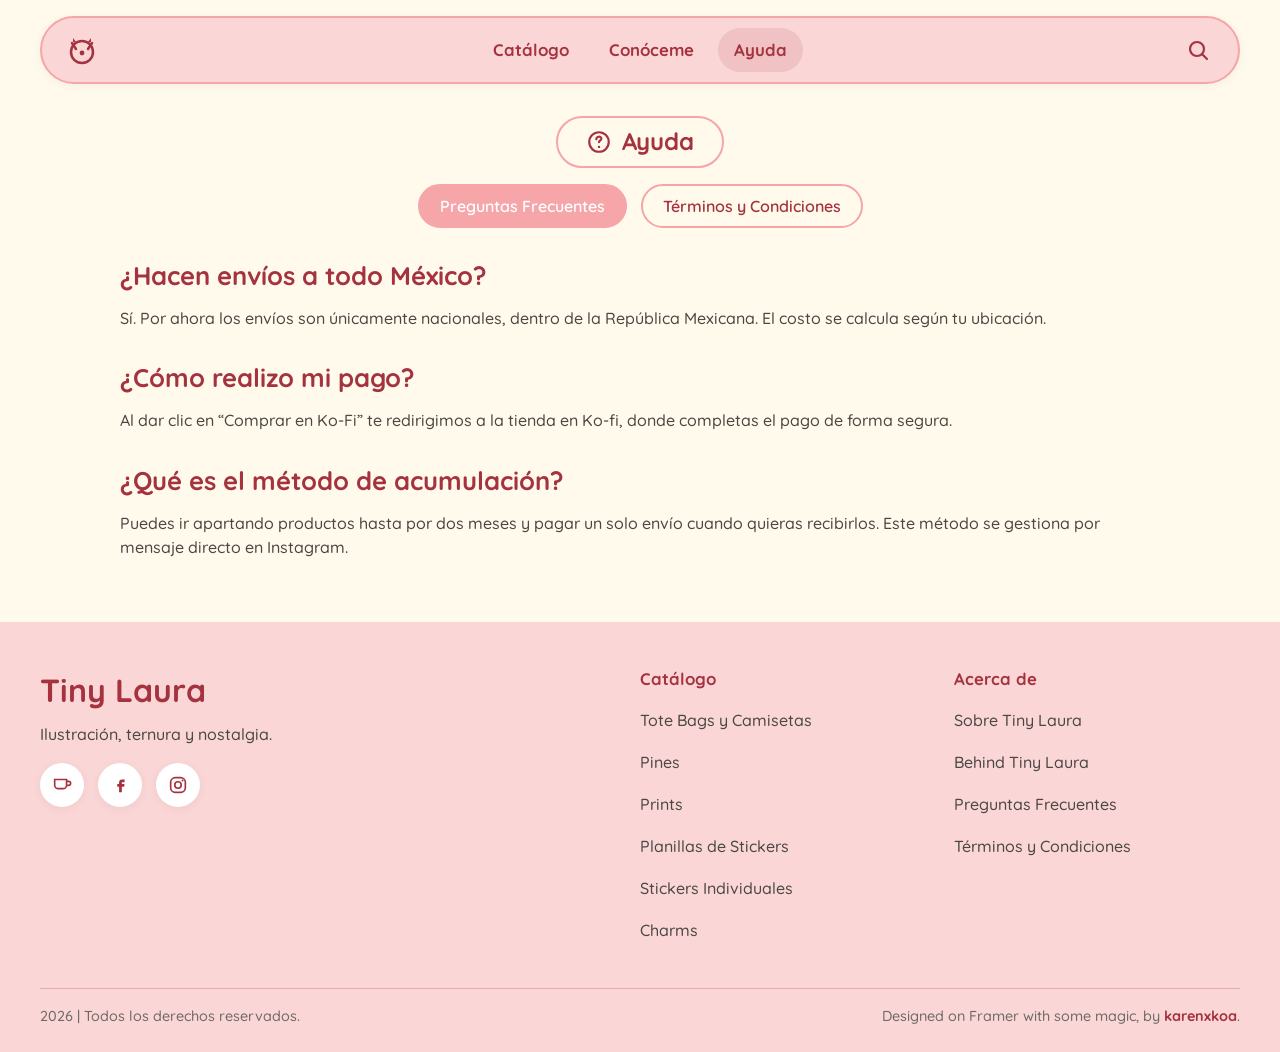
==== ayuda.html @ ce735a69 "Initial commit" ====
<!DOCTYPE html>
<html lang="es">
<head>
<meta charset="UTF-8">
<meta name="viewport" content="width=device-width, initial-scale=1">
<title>Ayuda — Tiny Laura</title>
<meta name="description" content="Preguntas frecuentes, envíos, pagos y términos de Tiny Laura.">
<link rel="preconnect" href="https://fonts.googleapis.com">
<link rel="preconnect" href="https://fonts.gstatic.com" crossorigin>
<link href="https://fonts.googleapis.com/css2?family=Quicksand:wght@400;500;600;700&family=Caveat:wght@500;600;700&display=swap" rel="stylesheet">
<link rel="stylesheet" href="styles.css">
</head>
<body>
<a class="skip-link" href="#main">Saltar al contenido</a>
<header class="site-header">
  <div class="wrap">
    <nav class="navbar" aria-label="Navegación principal">
      <a class="brand-mark" href="index.html" aria-label="Tiny Laura — Inicio">
        <svg viewBox="0 0 32 32" fill="none" aria-hidden="true">
          <path d="M7 4l3 4H7zM25 4l-3 4h3z" fill="currentColor"/>
          <circle cx="16" cy="18" r="11" fill="none" stroke="currentColor" stroke-width="2.5"/>
          <path d="M6 9l4 6M26 9l-4 6" stroke="currentColor" stroke-width="2.5" stroke-linecap="round"/>
          <circle cx="16" cy="19" r="2.4" fill="currentColor"/>
        </svg>
      </a>
      <ul class="nav-links" id="nav-links">
        <li><a href="categorias.html">Catálogo</a></li>
        <li><a href="conoceme.html">Conóceme</a></li>
        <li><a href="ayuda.html" aria-current="page">Ayuda</a></li>
      </ul>
      <div class="nav-actions">
        <button class="icon-btn search-toggle" aria-controls="search-panel" aria-expanded="false" aria-label="Buscar"><svg viewBox="0 0 24 24" fill="none" aria-hidden="true"><circle cx="11" cy="11" r="7" stroke="currentColor" stroke-width="2.2"/><path d="M16.5 16.5L21 21" stroke="currentColor" stroke-width="2.2" stroke-linecap="round"/></svg></button>
      </div>
    </nav>
    <div class="search-panel" id="search-panel" hidden>
      <label class="sr-only" for="q">Buscar productos</label>
      <input type="search" id="q" name="q" placeholder="Buscar prints, stickers, pines…">
    </div>
  </div>
</header>
<main id="main">
  <div class="wrap">
    <div class="section-pill-wrap">
      <h2 class="section-pill">
        <svg viewBox="0 0 24 24" fill="none" aria-hidden="true"><circle cx="12" cy="12" r="9" stroke="currentColor" stroke-width="2"/><path d="M9.5 9.5a2.5 2.5 0 013.9-2c1.3.9 1 2.3-.4 3.1-.8.5-1 .9-1 1.6" stroke="currentColor" stroke-width="2" stroke-linecap="round"/><circle cx="12" cy="16.5" r="1.1" fill="currentColor"/></svg>
        Ayuda
      </h2>
    </div>
    <div class="faq-tabs" role="tablist" aria-label="Secciones de ayuda">
      <button class="cat-pill is-active" role="tab" aria-selected="true">Preguntas Frecuentes</button>
      <button class="cat-pill" role="tab" aria-selected="false">Términos y Condiciones</button>
    </div>
      <section class="faq" aria-label="Preguntas frecuentes">
        <h2>¿Hacen envíos a todo México?</h2>
        <p>Sí. Por ahora los envíos son únicamente nacionales, dentro de la República Mexicana. El costo se calcula según tu ubicación.</p>
        <h2>¿Cómo realizo mi pago?</h2>
        <p>Al dar clic en “Comprar en Ko-Fi” te redirigimos a la tienda en Ko-fi, donde completas el pago de forma segura.</p>
        <h2>¿Qué es el método de acumulación?</h2>
        <p>Puedes ir apartando productos hasta por dos meses y pagar un solo envío cuando quieras recibirlos. Este método se gestiona por mensaje directo en Instagram.</p>
      </section>
  </div>
</main>
<footer class="site-footer">
  <div class="wrap">
    <div class="footer-grid">
      <div class="footer-brand">
        <p class="wordmark">Tiny Laura</p>
        <p>Ilustración, ternura y nostalgia.</p>
        <div class="footer-social">
          <a href="https://ko-fi.com/tinylaura" aria-label="Ko-fi"><svg viewBox="0 0 24 24" fill="none" aria-hidden="true"><path d="M4 6h13v6a4 4 0 01-4 4H8a4 4 0 01-4-4V6z" stroke="currentColor" stroke-width="1.8"/><path d="M17 8h2.2a2.2 2.2 0 010 4.4H17" stroke="currentColor" stroke-width="1.8"/></svg></a>
          <a href="https://facebook.com/tinylaura" aria-label="Facebook"><svg viewBox="0 0 24 24" fill="currentColor" aria-hidden="true"><path d="M14 9h3V6h-3c-1.7 0-3 1.3-3 3v2H9v3h2v6h3v-6h2.5l.5-3H14V9.5c0-.3.2-.5.5-.5z"/></svg></a>
          <a href="https://instagram.com/tiny.laura_" aria-label="Instagram"><svg viewBox="0 0 24 24" fill="none" aria-hidden="true"><rect x="4" y="4" width="16" height="16" rx="5" stroke="currentColor" stroke-width="1.8"/><circle cx="12" cy="12" r="3.5" stroke="currentColor" stroke-width="1.8"/><circle cx="17" cy="7" r="1.1" fill="currentColor"/></svg></a>
        </div>
      </div>
      <nav class="footer-col" aria-label="Catálogo">
        <h3>Catálogo</h3>
        <ul>
          <li><a href="totes-y-tshirts.html">Tote Bags y Camisetas</a></li>
          <li><a href="pines.html">Pines</a></li>
          <li><a href="prints.html">Prints</a></li>
          <li><a href="planillas.html">Planillas de Stickers</a></li>
          <li><a href="stickers.html">Stickers Individuales</a></li>
          <li><a href="charms.html">Charms</a></li>
        </ul>
      </nav>
      <nav class="footer-col" aria-label="Acerca de">
        <h3>Acerca de</h3>
        <ul>
          <li><a href="conoceme.html">Sobre Tiny Laura</a></li>
          <li><a href="conoceme.html">Behind Tiny Laura</a></li>
          <li><a href="ayuda.html">Preguntas Frecuentes</a></li>
          <li><a href="ayuda.html">Términos y Condiciones</a></li>
        </ul>
      </nav>
    </div>
    <div class="footer-bottom">
      <span>2026 | Todos los derechos reservados.</span>
      <span>Designed on Framer with some magic, by <strong>karenxkoa</strong>.</span>
    </div>
  </div>
</footer>
<nav class="bottom-nav" aria-label="Navegación">
  <ul>
    <li><a href="index.html"><svg viewBox="0 0 24 24" fill="none" aria-hidden="true"><path d="M4 11l8-6 8 6" stroke="currentColor" stroke-width="2" stroke-linecap="round" stroke-linejoin="round"/><path d="M6 10v9h12v-9" stroke="currentColor" stroke-width="2" stroke-linejoin="round"/></svg><span>Inicio</span></a></li>
    <li><button class="search-toggle" type="button" aria-controls="search-panel" aria-expanded="false"><svg viewBox="0 0 24 24" fill="none" aria-hidden="true"><circle cx="11" cy="11" r="7" stroke="currentColor" stroke-width="2.2"/><path d="M16.5 16.5L21 21" stroke="currentColor" stroke-width="2.2" stroke-linecap="round"/></svg><span>Buscar</span></button></li>
    <li><a href="categorias.html"><svg viewBox="0 0 24 24" fill="none" aria-hidden="true"><rect x="4" y="4" width="7" height="7" rx="2" stroke="currentColor" stroke-width="2"/><rect x="13" y="4" width="7" height="7" rx="2" stroke="currentColor" stroke-width="2"/><rect x="4" y="13" width="7" height="7" rx="2" stroke="currentColor" stroke-width="2"/><rect x="13" y="13" width="7" height="7" rx="2" stroke="currentColor" stroke-width="2"/></svg><span>Categorías</span></a></li>
    <li><a href="conoceme.html"><svg viewBox="0 0 24 24" fill="none" aria-hidden="true"><circle cx="12" cy="8" r="4" stroke="currentColor" stroke-width="2"/><path d="M4 20c0-4 3.6-6 8-6s8 2 8 6" stroke="currentColor" stroke-width="2" stroke-linecap="round"/></svg><span>Sobre mí</span></a></li>
  </ul>
</nav>
<div class="modal-backdrop" id="kofi-modal" hidden>
  <div class="modal" role="dialog" aria-modal="true" aria-labelledby="kofi-title" aria-describedby="kofi-desc">
    <div class="modal-icon" aria-hidden="true"><svg viewBox="0 0 24 24" width="28" height="28" fill="none"><path d="M4 6h13v6a4 4 0 01-4 4H8a4 4 0 01-4-4V6z" stroke="currentColor" stroke-width="1.8"/><path d="M17 8h2.2a2.2 2.2 0 010 4.4H17" stroke="currentColor" stroke-width="1.8"/></svg></div>
    <h2 id="kofi-title">Ir a la tienda</h2>
    <p id="kofi-desc">Serás redirigidx a la tienda en Ko-fi para completar tu compra.</p>
    <div class="modal-actions">
      <a class="btn-kofi" data-kofi-go href="https://ko-fi.com/tinylaura" target="_blank" rel="noopener">Ir a Ko-fi</a>
      <button class="btn-ghost" data-kofi-stay type="button">Permanecer aquí</button>
    </div>
  </div>
</div>
<script src="app.js"></script>
</body>
</html>
---- styles.css ----
/* =========================================================
   Tiny Laura — Sistema de diseño (mobile-first, responsivo)
   Basado en los mockups de Figma de karenxkoa.
   Tipografía: Quicksand (UI/cuerpo) + Caveat (acentos decorativos)
   ========================================================= */

/* ---------- Tokens ---------- */
:root{
  /* Decorativos (SOLO fondos / acentos) */
  --pink-pale:  #FAD6D6;
  --pink:       #F6A5A9;
  --pink-soft:  #F47C84;   /* decorativo: NO usar en texto/botones sobre claro */

  /* Funcionales (texto + UI interactiva) */
  --coral:      #A5323F;   /* coral funcional: texto/botones/interactivos */
  --coral-ink:  #8C2A35;   /* coral más oscuro para hover/estados */

  /* Neutros cálidos */
  --cream:      #FFFAEB;   /* fondo de página */
  --sand:       #EDE6DC;
  --gray:       #BFC0C2;
  --ink:        #332F2C;   /* casi negro */
  --text:       #4A4744;   /* cuerpo */
  --text-soft:  #6E6A67;   /* secundario */

  /* Estados (avisos) */
  --success:    #2E6B3D;  --success-bg:#E1F0E4;
  --warning:    #8A5A12;  --warning-bg:#FBEACD;
  --error:      #A93226;  --error-bg:  #FADEDC;
  --info:       #6B3F8C;  --info-bg:   #F0E5F7;

  /* Radios / sombras / espaciado (base 8) */
  --r-pill: 999px;
  --r-lg: 24px;
  --r-md: 16px;
  --r-sm: 12px;
  --shadow-card: 0 6px 18px rgba(51,47,44,.10);
  --shadow-soft: 0 2px 10px rgba(51,47,44,.06);

  --wrap: 1200px;
  --gutter: 20px;
}

/* ---------- Reset ligero ---------- */
*,*::before,*::after{ box-sizing:border-box; }
html{ -webkit-text-size-adjust:100%; }
body{
  margin:0;
  font-family:'Quicksand',system-ui,sans-serif;
  font-weight:500;
  color:var(--text);
  background:var(--cream);
  line-height:1.55;
  -webkit-font-smoothing:antialiased;
}
img{ max-width:100%; display:block; }
a{ color:inherit; text-decoration:none; }
button{ font:inherit; cursor:pointer; }

/* Foco visible accesible en todo lo interactivo */
:focus-visible{
  outline:3px solid var(--coral);
  outline-offset:3px;
  border-radius:6px;
}

/* Utilidad: contenedor centrado */
.wrap{ width:min(100% - (var(--gutter)*2), var(--wrap)); margin-inline:auto; }

/* Salto para lectores de pantalla / teclado */
.skip-link{
  position:absolute; left:-999px; top:8px; z-index:100;
  background:var(--coral); color:#fff; padding:10px 16px; border-radius:var(--r-pill);
}
.skip-link:focus{ left:16px; }

.sr-only{
  position:absolute; width:1px; height:1px; padding:0; margin:-1px;
  overflow:hidden; clip:rect(0 0 0 0); white-space:nowrap; border:0;
}

/* =========================================================
   HEADER — píldora flotante
   ========================================================= */
.site-header{ padding:16px 0 8px; }
.navbar{
  display:flex; align-items:center; gap:12px;
  background:var(--pink-pale);
  border:2px solid var(--pink);
  border-radius:var(--r-pill);
  padding:10px 18px;
  box-shadow:var(--shadow-soft);
}
.brand-mark{
  display:inline-flex; align-items:center; justify-content:center;
  width:44px; height:44px; flex:0 0 auto; color:var(--coral);
}
.brand-mark svg{ width:32px; height:32px; }

.nav-links{
  display:flex; align-items:center; gap:8px;
  margin:0 auto; padding:0; list-style:none;
}
.nav-links a{
  display:inline-flex; align-items:center;
  min-height:44px; padding:0 16px;
  font-weight:700; font-size:1.05rem; color:var(--coral);
  border-radius:var(--r-pill);
}
.nav-links a:hover{ background:rgba(165,50,63,.08); }
.nav-links a[aria-current="page"]{ background:rgba(165,50,63,.12); }

.nav-actions{ display:flex; align-items:center; gap:6px; }
.icon-btn{
  display:inline-flex; align-items:center; justify-content:center;
  width:44px; height:44px; border:0; background:transparent;
  color:var(--coral); border-radius:var(--r-pill);
}
.icon-btn:hover{ background:rgba(165,50,63,.08); }
.icon-btn svg{ width:24px; height:24px; }

.nav-toggle{ display:none; } /* visible sólo en móvil */

/* Buscador desplegable */
.search-panel{
  width:min(100% - 32px, var(--wrap)); margin:8px auto 0;
}
.search-panel[hidden]{ display:none; }
.search-panel input{
  width:100%; min-height:48px; padding:0 18px;
  border:2px solid var(--pink); border-radius:var(--r-pill);
  background:#fff; color:var(--ink); font:inherit;
}
.search-panel input::placeholder{ color:var(--text-soft); }

/* =========================================================
   TÍTULO DE SECCIÓN (píldora con icono)
   ========================================================= */
.section-pill{
  display:inline-flex; align-items:center; gap:10px;
  min-height:52px; padding:0 28px; margin:24px auto 8px;
  border:2px solid var(--pink); border-radius:var(--r-pill);
  color:var(--coral); font-weight:700; font-size:1.5rem;
  background:transparent;
}
.section-pill svg{ width:26px; height:26px; }
.center{ text-align:center; }
.section-pill-wrap{ display:flex; justify-content:center; }

/* Título "script" decorativo (Caveat) */
.script{
  font-family:'Caveat',cursive; color:var(--coral);
  font-weight:700; line-height:1.05;
}

/* =========================================================
   HERO (landing)
   ========================================================= */
.hero{ text-align:center; padding:24px 0 8px; }
.promo-banner{
  display:inline-flex; align-items:center; gap:10px;
  padding:10px 20px; border-radius:var(--r-pill);
  background:var(--pink-pale); color:var(--coral);
  font-weight:700; font-size:.95rem; letter-spacing:.01em;
  text-transform:uppercase;
}
.promo-banner svg{ width:20px; height:20px; }
.hero-mascot{ width:120px; height:auto; margin:20px auto 4px; }
.hero-title{
  font-family:'Quicksand',sans-serif; font-weight:700;
  color:var(--coral); font-size:clamp(3rem,12vw,5.5rem);
  letter-spacing:-.01em; margin:.1em 0 .2em; line-height:1;
}
.hero-slogan{
  display:inline-block; font-family:'Caveat',cursive;
  font-size:1.6rem; font-weight:600; color:var(--coral);
  background:var(--pink-pale); padding:6px 22px; border-radius:var(--r-pill);
}

/* =========================================================
   PÍLDORAS DE CATEGORÍA (slider)
   ========================================================= */
.pill-slider{
  display:flex; gap:12px; overflow-x:auto; padding:8px 4px 12px;
  scroll-snap-type:x proximity; -webkit-overflow-scrolling:touch;
}
.pill-slider::-webkit-scrollbar{ height:6px; }
.pill-slider::-webkit-scrollbar-thumb{ background:var(--pink); border-radius:99px; }
.cat-pill{
  scroll-snap-align:start; white-space:nowrap;
  display:inline-flex; align-items:center;
  min-height:44px; padding:0 20px;
  border:2px solid var(--pink); border-radius:var(--r-pill);
  color:var(--coral); background:transparent; font-weight:600; font-size:1rem;
}
.cat-pill:hover{ background:rgba(165,50,63,.06); }
.cat-pill[aria-pressed="true"],
.cat-pill.is-active{ background:var(--pink); color:#fff; border-color:var(--pink); }

/* =========================================================
   GRID + PRODUCT CARD
   ========================================================= */
.product-grid{
  display:grid; gap:28px 24px; margin:16px 0 8px;
  grid-template-columns:repeat(1,1fr);
}
.product-card{ text-align:center; }
.product-media{
  /* display:block es obligatorio: en las tarjetas este elemento es un <a>, que por
     defecto es inline, y aspect-ratio no aplica a inline no reemplazado (la caja
     colapsaba a 0 de alto y el badge de precio quedaba suelto). */
  display:block;
  position:relative; border-radius:var(--r-md); overflow:hidden;
  background:var(--pink-pale); box-shadow:var(--shadow-card);
  aspect-ratio:4/5;
}
.product-media img{ width:100%; height:100%; object-fit:cover; }
.price-badge{
  position:absolute; right:12px; bottom:12px;
  background:#fff; color:var(--coral); font-weight:700; font-size:.95rem;
  padding:6px 14px; border-radius:var(--r-pill); box-shadow:var(--shadow-soft);
}
.product-name{
  margin:12px 0 2px; font-weight:700; color:var(--coral); font-size:1.05rem;
}
.product-meta{ color:var(--text-soft); font-size:.95rem; margin:0; }
.product-card .btn-kofi{ margin-top:14px; }

/* Variante "Behind Tiny Laura" (galería sin precio/CTA) */
.gallery-grid{
  display:grid; gap:24px; grid-template-columns:repeat(2,1fr); margin:16px 0;
}
.gallery-card figure{ margin:0; }
/* Tarjeta de categoría: un solo enlace envuelve imagen + nombre, así que necesita
   ser bloque para que el foco visible rodee la tarjeta completa y no cada línea. */
.gallery-card > a{ display:block; }
.gallery-card .ph{
  aspect-ratio:1/1; background:var(--pink-pale);
  border-radius:var(--r-md); box-shadow:var(--shadow-card);
}
.gallery-card figcaption{ margin-top:10px; text-align:center; }
.gallery-card .name{ font-weight:700; color:var(--coral); }
.gallery-card .meta{ color:var(--text-soft); font-size:.9rem; }

/* =========================================================
   BOTONES
   ========================================================= */
.btn-kofi{
  display:inline-flex; align-items:center; justify-content:center; gap:10px;
  min-height:48px; padding:0 22px;
  background:var(--coral); color:#fff; font-weight:700; font-size:1rem;
  border:0; border-radius:var(--r-pill); width:100%;
  transition:background .15s ease;
}
.btn-kofi:hover{ background:var(--coral-ink); }
.btn-kofi svg{ width:22px; height:22px; }

.btn-ghost{
  display:inline-flex; align-items:center; justify-content:center;
  min-height:48px; padding:0 22px; background:transparent;
  color:var(--coral); border:2px solid var(--coral); border-radius:var(--r-pill);
  font-weight:700;
}
.btn-ghost:hover{ background:rgba(165,50,63,.06); }

/* =========================================================
   CONÓCEME
   ========================================================= */
.about-grid{
  display:grid; gap:28px; grid-template-columns:1fr; margin:8px 0 24px;
}
.polaroid{
  background:#fff; padding:16px 16px 44px; border-radius:6px;
  box-shadow:var(--shadow-card); max-width:420px; margin-inline:auto; width:100%;
}
.polaroid .photo{ aspect-ratio:4/5; background:var(--ink); border-radius:2px; }
.about-bio{
  background:var(--pink-pale); border-radius:var(--r-lg); padding:28px 26px;
  min-height:220px;
}
.about-bio .eyebrow{
  font-family:'Caveat',cursive; font-size:1.6rem; color:var(--pink-soft);
  text-align:right; margin:0 0 4px;
}
.about-bio h2{
  font-family:'Caveat',cursive; color:var(--coral);
  font-size:2rem; margin:.1em 0 .4em;
}
.about-bio p{ color:var(--text); margin:0; }

.subhead{
  font-family:'Caveat',cursive; color:var(--coral);
  font-size:2rem; text-align:center; margin:28px 0 12px;
}

.social-panel, .contact-panel{
  background:var(--pink-pale); border-radius:var(--r-lg);
  padding:26px; max-width:640px; margin:0 auto 8px;
}
.social-row{
  display:flex; justify-content:center; gap:40px; flex-wrap:wrap;
}
.social-item{ text-align:center; color:var(--coral); font-weight:600; }
.social-item .chip{
  display:inline-flex; align-items:center; justify-content:center;
  width:56px; height:56px; background:#fff; border-radius:50%;
  color:var(--coral); margin-bottom:8px; box-shadow:var(--shadow-soft);
}
.social-item .chip svg{ width:28px; height:28px; }
.contact-panel{ max-width:320px; text-align:center; }

/* =========================================================
   AYUDA / FAQ
   ========================================================= */
.faq-tabs{ display:flex; justify-content:center; gap:14px; margin:8px 0 24px; flex-wrap:wrap; }
.faq{ max-width:1040px; margin-inline:auto; padding-bottom:8px; }
.faq h2{ color:var(--coral); font-size:1.6rem; margin:28px 0 10px; }
.faq p{ color:var(--text); margin:0 0 14px; }

/* =========================================================
   PRODUCTO (detalle)
   ========================================================= */
.pd-grid{
  display:grid; gap:32px; grid-template-columns:1fr; margin:8px 0 40px;
}
.pd-media{
  background:var(--pink-pale); border-radius:var(--r-md);
  box-shadow:var(--shadow-card); overflow:hidden; aspect-ratio:4/5;
  max-width:460px; margin-inline:auto; width:100%;
}
.pd-media img{ width:100%; height:100%; object-fit:cover; }
.pd-title{ color:var(--coral); font-size:1.9rem; font-weight:700; margin:0 0 18px; }
.pd-info h2{ color:var(--coral); font-size:1.2rem; margin:0 0 8px; }
.pd-info p{ color:var(--text); }
.pd-options{ display:flex; gap:12px; flex-wrap:wrap; margin:6px 0 22px; }
.pd-price{ color:var(--coral); font-size:2rem; font-weight:700; margin:8px 0 20px; }
.pd-buy{ max-width:280px; }
.similar-title{ color:var(--coral); font-size:1.6rem; margin:8px 0 18px; }

/* =========================================================
   FOOTER
   ========================================================= */
.site-footer{
  background:var(--pink-pale); margin-top:40px; padding:44px 0 24px;
}
.footer-grid{
  display:grid; gap:28px; grid-template-columns:1fr;
}
.footer-brand .wordmark{
  font-family:'Quicksand',sans-serif; font-weight:700;
  color:var(--coral); font-size:2rem; margin:0 0 6px;
}
.footer-brand p{ color:var(--text); margin:0 0 16px; }
.footer-social{ display:flex; gap:14px; }
.footer-social a{
  display:inline-flex; align-items:center; justify-content:center;
  width:44px; height:44px; background:#fff; border-radius:50%;
  color:var(--coral); box-shadow:var(--shadow-soft);
}
.footer-social svg{ width:22px; height:22px; }
.footer-col h3{
  color:var(--coral); font-size:1.05rem; margin:0 0 12px; font-weight:700;
}
.footer-col ul{ list-style:none; margin:0; padding:0; }
.footer-col li{ margin-bottom:10px; }
.footer-col a{
  color:var(--text); display:inline-flex; align-items:center; min-height:32px;
}
.footer-col a:hover{ color:var(--coral); }
.footer-bottom{
  border-top:1px solid rgba(165,50,63,.25); margin-top:32px; padding-top:16px;
  display:flex; justify-content:space-between; gap:12px; flex-wrap:wrap;
  color:var(--text-soft); font-size:.9rem;
}
.footer-bottom strong{ color:var(--coral); font-weight:700; }

/* =========================================================
   MODAL DE REDIRECCIÓN A KO-FI
   ========================================================= */
.modal-backdrop{
  position:fixed; inset:0; background:rgba(51,47,44,.5);
  display:flex; align-items:center; justify-content:center; padding:20px; z-index:60;
}
.modal-backdrop[hidden]{ display:none; }
.modal{
  background:var(--cream); border-radius:var(--r-lg); padding:32px 28px;
  max-width:420px; width:100%; text-align:center; box-shadow:0 20px 60px rgba(51,47,44,.3);
}
.modal .modal-icon{
  width:56px; height:56px; margin:0 auto 12px; color:var(--coral);
  display:flex; align-items:center; justify-content:center;
  background:var(--pink-pale); border-radius:50%;
}
.modal h2{ color:var(--coral); font-size:1.35rem; margin:0 0 8px; }
.modal p{ color:var(--text); margin:0 0 24px; }
.modal-actions{ display:flex; flex-direction:column; gap:12px; }
.modal-actions .btn-kofi,
.modal-actions .btn-ghost{ width:100%; }

/* =========================================================
   BOTTOM PILL NAV (solo móvil)
   ========================================================= */
.bottom-nav{
  display:none;                 /* se muestra sólo en el breakpoint móvil */
  position:fixed; left:0; right:0; bottom:12px; z-index:50;
  justify-content:center; pointer-events:none;
}
.bottom-nav ul{
  pointer-events:auto; list-style:none; margin:0;
  display:flex; justify-content:space-around; gap:4px;
  width:min(100% - 24px, 440px); padding:6px;
  background:var(--pink-pale); border:2px solid var(--pink);
  border-radius:var(--r-pill); box-shadow:var(--shadow-card);
}
.bottom-nav li{ flex:1; }
.bottom-nav a,
.bottom-nav button{
  width:100%; display:flex; flex-direction:column; align-items:center; justify-content:center;
  gap:3px; min-height:52px; padding:4px 6px;
  border:0; background:transparent; color:var(--coral);
  font-weight:600; font-size:.72rem; border-radius:var(--r-md); text-align:center;
}
.bottom-nav svg{ width:24px; height:24px; }
.bottom-nav a:hover,
.bottom-nav button:hover{ background:rgba(165,50,63,.08); }
/* Marca la sección activa: "page" en la propia página, "true" en sus subpáginas */
.bottom-nav a[aria-current]{ background:var(--pink); color:#fff; }

/* Respeta reduce-motion */
@media (prefers-reduced-motion:reduce){
  *{ animation:none !important; transition:none !important; scroll-behavior:auto !important; }
}

/* =========================================================
   BREAKPOINTS
   ========================================================= */

/* ≥ 480px : grid 2 columnas */
@media (min-width:480px){
  .product-grid{ grid-template-columns:repeat(2,1fr); }
}

/* ≤ 860px : UNA sola barra de navegación, la píldora inferior (bottom nav) */
@media (max-width:860px){
  .navbar{ display:none; }             /* píldora superior completa oculta: logo, links e icono de búsqueda */
  .site-header{ padding:8px 0 0; }     /* sin la píldora arriba, el header casi no ocupa alto */
  .bottom-nav{ display:flex; }         /* píldora inferior visible en móvil */
  body{ padding-bottom:96px; }         /* deja aire para que el bottom nav no tape el footer */
  html{ scroll-padding-bottom:104px; } /* evita que el bottom nav fijo oculte el elemento con foco */

  /* El buscador ya sólo se abre desde la píldora inferior: flota justo encima de ella */
  .search-panel{
    position:fixed; left:0; right:0; bottom:88px; z-index:49;
    width:min(100% - 24px, 440px); margin:0 auto;
  }
  .search-panel input{ box-shadow:var(--shadow-card); }
}

/* ≥ 861px : desktop. Las 7 pills de categoría ya caben en una línea, así que se
   centran como en el mockup en vez de seguir siendo un carrusel alineado a la izquierda. */
@media (min-width:861px){
  .pill-slider{ justify-content:center; flex-wrap:wrap; overflow-x:visible; }
}

/* ≥ 768px : tablet */
@media (min-width:768px){
  /* En móvil el CTA va a todo el ancho (mejor target); de tablet en adelante se
     ajusta al contenido y queda centrado, como en los mockups. */
  .product-card .btn-kofi{ width:auto; }
  .product-grid{ grid-template-columns:repeat(3,1fr); }
  .gallery-grid{ grid-template-columns:repeat(4,1fr); }
  .about-grid{ grid-template-columns:1fr 1fr; align-items:stretch; }
  .footer-grid{ grid-template-columns:2fr 1fr 1fr; }
  .pd-grid{ grid-template-columns:1fr 1fr; align-items:start; }
  .pd-media{ margin:0; }
  .modal-actions{ flex-direction:row-reverse; justify-content:center; }
  .modal-actions .btn-kofi,
  .modal-actions .btn-ghost{ width:auto; }
}

/* ≥ 1024px : desktop (grid de 4) */
@media (min-width:1024px){
  .product-grid{ grid-template-columns:repeat(4,1fr); gap:32px 28px; }
}
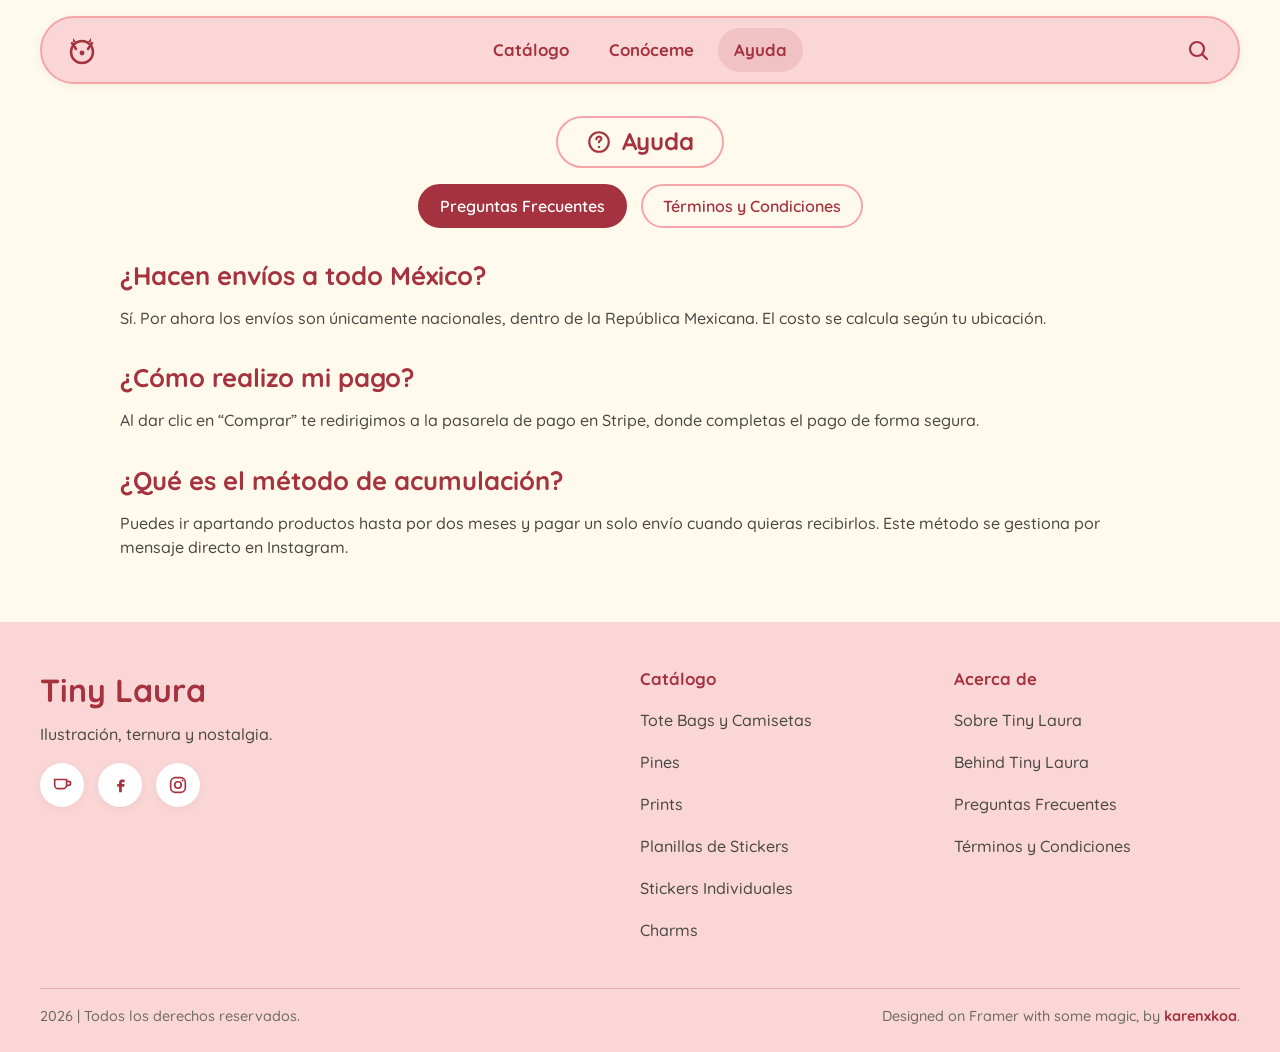
==== commit ef076689: "fix: productos similares dinámicos y correcciones de accesibilidad Conecta "Otros productos similare" ====
--- a/ayuda.html
+++ b/ayuda.html
@@ -41,22 +41,26 @@
 <main id="main">
   <div class="wrap">
     <div class="section-pill-wrap">
-      <h2 class="section-pill">
+      <h1 class="section-pill">
         <svg viewBox="0 0 24 24" fill="none" aria-hidden="true"><circle cx="12" cy="12" r="9" stroke="currentColor" stroke-width="2"/><path d="M9.5 9.5a2.5 2.5 0 013.9-2c1.3.9 1 2.3-.4 3.1-.8.5-1 .9-1 1.6" stroke="currentColor" stroke-width="2" stroke-linecap="round"/><circle cx="12" cy="16.5" r="1.1" fill="currentColor"/></svg>
         Ayuda
-      </h2>
+      </h1>
     </div>
     <div class="faq-tabs" role="tablist" aria-label="Secciones de ayuda">
-      <button class="cat-pill is-active" role="tab" aria-selected="true">Preguntas Frecuentes</button>
-      <button class="cat-pill" role="tab" aria-selected="false">Términos y Condiciones</button>
+      <button class="cat-pill is-active" role="tab" id="tab-faq" aria-selected="true" aria-controls="panel-faq" tabindex="0">Preguntas Frecuentes</button>
+      <button class="cat-pill" role="tab" id="tab-terminos" aria-selected="false" aria-controls="panel-terminos" tabindex="-1">Términos y Condiciones</button>
     </div>
-      <section class="faq" aria-label="Preguntas frecuentes">
+      <section class="faq" id="panel-faq" role="tabpanel" aria-labelledby="tab-faq" tabindex="0">
         <h2>¿Hacen envíos a todo México?</h2>
         <p>Sí. Por ahora los envíos son únicamente nacionales, dentro de la República Mexicana. El costo se calcula según tu ubicación.</p>
         <h2>¿Cómo realizo mi pago?</h2>
-        <p>Al dar clic en “Comprar en Ko-Fi” te redirigimos a la tienda en Ko-fi, donde completas el pago de forma segura.</p>
+        <p>Al dar clic en “Comprar” te redirigimos a la pasarela de pago en Stripe, donde completas el pago de forma segura.</p>
         <h2>¿Qué es el método de acumulación?</h2>
         <p>Puedes ir apartando productos hasta por dos meses y pagar un solo envío cuando quieras recibirlos. Este método se gestiona por mensaje directo en Instagram.</p>
+      </section>
+      <section class="faq" id="panel-terminos" role="tabpanel" aria-labelledby="tab-terminos" tabindex="0" hidden>
+        <h2>Términos y Condiciones</h2>
+        <p><em>Contenido pendiente — falta que Laura proporcione el texto final de términos y condiciones para reemplazar este marcador.</em></p>
       </section>
   </div>
 </main>
@@ -111,9 +115,9 @@
   <div class="modal" role="dialog" aria-modal="true" aria-labelledby="kofi-title" aria-describedby="kofi-desc">
     <div class="modal-icon" aria-hidden="true"><svg viewBox="0 0 24 24" width="28" height="28" fill="none"><path d="M4 6h13v6a4 4 0 01-4 4H8a4 4 0 01-4-4V6z" stroke="currentColor" stroke-width="1.8"/><path d="M17 8h2.2a2.2 2.2 0 010 4.4H17" stroke="currentColor" stroke-width="1.8"/></svg></div>
     <h2 id="kofi-title">Ir a la tienda</h2>
-    <p id="kofi-desc">Serás redirigidx a la tienda en Ko-fi para completar tu compra.</p>
+    <p id="kofi-desc">Serás redirigidx a la pasarela de pago en Stripe para completar tu compra.</p>
     <div class="modal-actions">
-      <a class="btn-kofi" data-kofi-go href="https://ko-fi.com/tinylaura" target="_blank" rel="noopener">Ir a Ko-fi</a>
+      <a class="btn-kofi" data-kofi-go href="https://ko-fi.com/tinylaura" target="_blank" rel="noopener">¡Continuemos!</a>
       <button class="btn-ghost" data-kofi-stay type="button">Permanecer aquí</button>
     </div>
   </div>
--- a/styles.css
+++ b/styles.css
@@ -195,7 +195,7 @@
 }
 .cat-pill:hover{ background:rgba(165,50,63,.06); }
 .cat-pill[aria-pressed="true"],
-.cat-pill.is-active{ background:var(--pink); color:#fff; border-color:var(--pink); }
+.cat-pill.is-active{ background:var(--coral); color:#fff; border-color:var(--coral); }
 
 /* =========================================================
    GRID + PRODUCT CARD
@@ -271,7 +271,8 @@
 }
 .polaroid{
   background:#fff; padding:16px 16px 44px; border-radius:6px;
-  box-shadow:var(--shadow-card); max-width:420px; margin-inline:auto; width:100%;
+  box-shadow:var(--shadow-card); max-width:420px; margin:24px auto; width:100%;
+  transform:rotate(-8deg);
 }
 .polaroid .photo{ aspect-ratio:4/5; background:var(--ink); border-radius:2px; }
 .about-bio{
@@ -366,6 +367,7 @@
 .footer-col a{
   color:var(--text); display:inline-flex; align-items:center; min-height:32px;
 }
+.footer-col a:visited{ color:var(--text); }
 .footer-col a:hover{ color:var(--coral); }
 .footer-bottom{
   border-top:1px solid rgba(165,50,63,.25); margin-top:32px; padding-top:16px;
@@ -424,7 +426,7 @@
 .bottom-nav a:hover,
 .bottom-nav button:hover{ background:rgba(165,50,63,.08); }
 /* Marca la sección activa: "page" en la propia página, "true" en sus subpáginas */
-.bottom-nav a[aria-current]{ background:var(--pink); color:#fff; }
+.bottom-nav a[aria-current]{ background:var(--coral); color:#fff; }
 
 /* Respeta reduce-motion */
 @media (prefers-reduced-motion:reduce){
@@ -445,7 +447,7 @@
   .navbar{ display:none; }             /* píldora superior completa oculta: logo, links e icono de búsqueda */
   .site-header{ padding:8px 0 0; }     /* sin la píldora arriba, el header casi no ocupa alto */
   .bottom-nav{ display:flex; }         /* píldora inferior visible en móvil */
-  body{ padding-bottom:96px; }         /* deja aire para que el bottom nav no tape el footer */
+  .site-footer{ padding-bottom:120px; } /* deja aire para que el bottom nav no tape el footer, sin dejar hueco del fondo del body */
   html{ scroll-padding-bottom:104px; } /* evita que el bottom nav fijo oculte el elemento con foco */
 
   /* El buscador ya sólo se abre desde la píldora inferior: flota justo encima de ella */
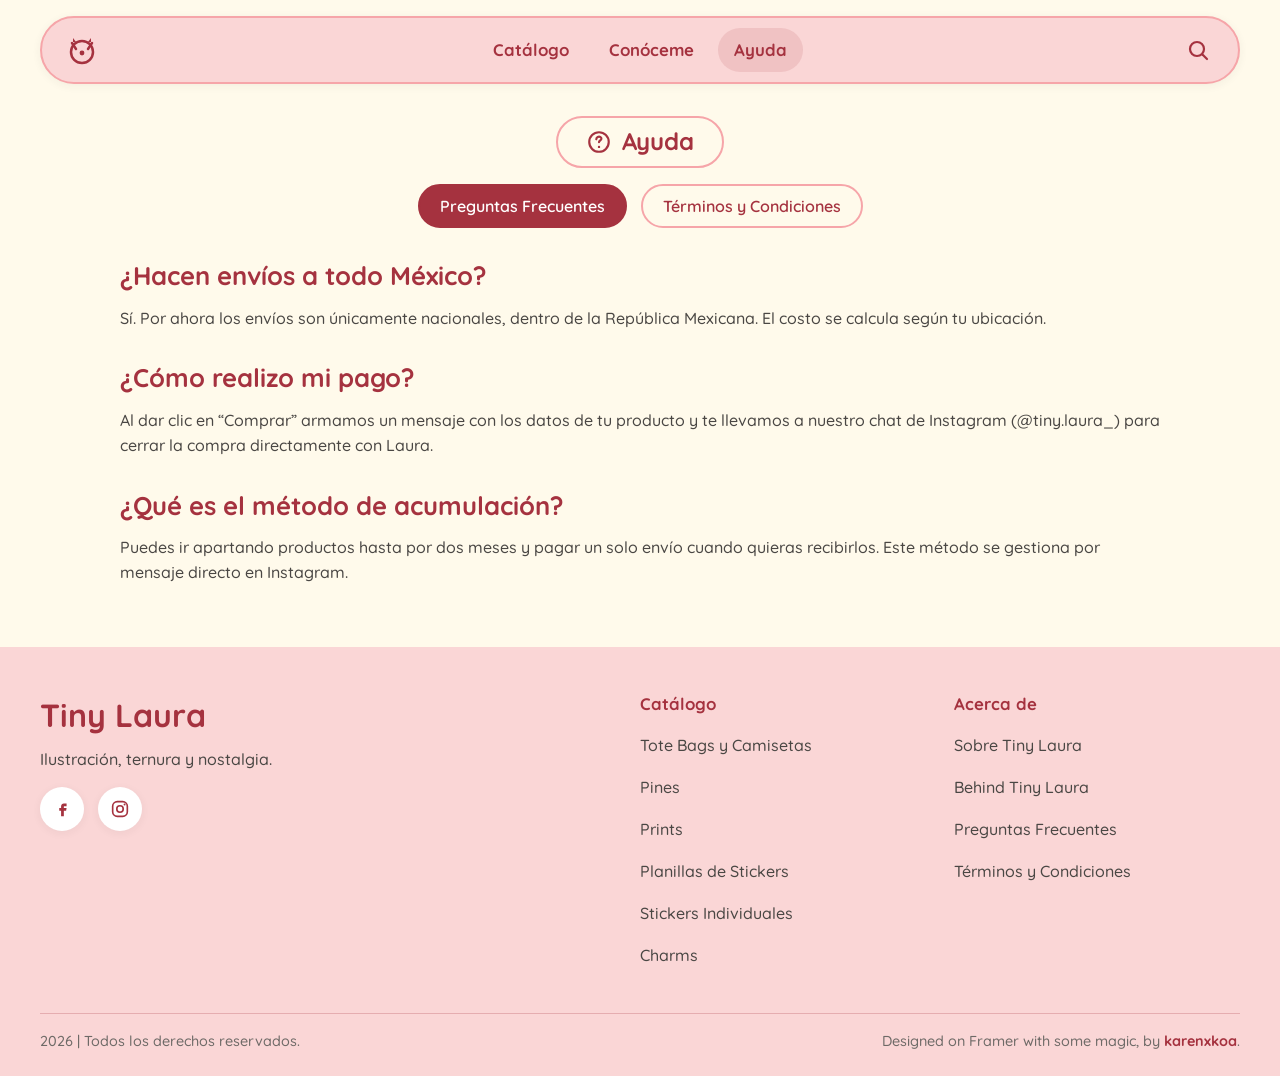
==== commit 8a7a3961: "Eliminada integración con Stripe (Worker, secrets, panel admin) Prepara el proyecto para el nuevo fl" ====
--- a/ayuda.html
+++ b/ayuda.html
@@ -54,7 +54,7 @@
         <h2>¿Hacen envíos a todo México?</h2>
         <p>Sí. Por ahora los envíos son únicamente nacionales, dentro de la República Mexicana. El costo se calcula según tu ubicación.</p>
         <h2>¿Cómo realizo mi pago?</h2>
-        <p>Al dar clic en “Comprar” te redirigimos a la pasarela de pago en Stripe, donde completas el pago de forma segura.</p>
+        <p>Al dar clic en “Comprar” armamos un mensaje con los datos de tu producto y te llevamos a nuestro chat de Instagram (@tiny.laura_) para cerrar la compra directamente con Laura.</p>
         <h2>¿Qué es el método de acumulación?</h2>
         <p>Puedes ir apartando productos hasta por dos meses y pagar un solo envío cuando quieras recibirlos. Este método se gestiona por mensaje directo en Instagram.</p>
       </section>
@@ -71,7 +71,6 @@
         <p class="wordmark">Tiny Laura</p>
         <p>Ilustración, ternura y nostalgia.</p>
         <div class="footer-social">
-          <a href="https://ko-fi.com/tinylaura" aria-label="Ko-fi"><svg viewBox="0 0 24 24" fill="none" aria-hidden="true"><path d="M4 6h13v6a4 4 0 01-4 4H8a4 4 0 01-4-4V6z" stroke="currentColor" stroke-width="1.8"/><path d="M17 8h2.2a2.2 2.2 0 010 4.4H17" stroke="currentColor" stroke-width="1.8"/></svg></a>
           <a href="https://facebook.com/tinylaura" aria-label="Facebook"><svg viewBox="0 0 24 24" fill="currentColor" aria-hidden="true"><path d="M14 9h3V6h-3c-1.7 0-3 1.3-3 3v2H9v3h2v6h3v-6h2.5l.5-3H14V9.5c0-.3.2-.5.5-.5z"/></svg></a>
           <a href="https://instagram.com/tiny.laura_" aria-label="Instagram"><svg viewBox="0 0 24 24" fill="none" aria-hidden="true"><rect x="4" y="4" width="16" height="16" rx="5" stroke="currentColor" stroke-width="1.8"/><circle cx="12" cy="12" r="3.5" stroke="currentColor" stroke-width="1.8"/><circle cx="17" cy="7" r="1.1" fill="currentColor"/></svg></a>
         </div>
@@ -111,14 +110,16 @@
     <li><a href="conoceme.html"><svg viewBox="0 0 24 24" fill="none" aria-hidden="true"><circle cx="12" cy="8" r="4" stroke="currentColor" stroke-width="2"/><path d="M4 20c0-4 3.6-6 8-6s8 2 8 6" stroke="currentColor" stroke-width="2" stroke-linecap="round"/></svg><span>Sobre mí</span></a></li>
   </ul>
 </nav>
-<div class="modal-backdrop" id="kofi-modal" hidden>
-  <div class="modal" role="dialog" aria-modal="true" aria-labelledby="kofi-title" aria-describedby="kofi-desc">
-    <div class="modal-icon" aria-hidden="true"><svg viewBox="0 0 24 24" width="28" height="28" fill="none"><path d="M4 6h13v6a4 4 0 01-4 4H8a4 4 0 01-4-4V6z" stroke="currentColor" stroke-width="1.8"/><path d="M17 8h2.2a2.2 2.2 0 010 4.4H17" stroke="currentColor" stroke-width="1.8"/></svg></div>
-    <h2 id="kofi-title">Ir a la tienda</h2>
-    <p id="kofi-desc">Serás redirigidx a la pasarela de pago en Stripe para completar tu compra.</p>
+<div class="modal-backdrop" id="compra-modal" hidden>
+  <div class="modal" role="dialog" aria-modal="true" aria-labelledby="compra-title" aria-describedby="compra-desc">
+    <div class="modal-icon" aria-hidden="true"><svg viewBox="0 0 24 24" width="28" height="28" fill="none"><rect x="4" y="4" width="16" height="16" rx="5" stroke="currentColor" stroke-width="1.8"/><circle cx="12" cy="12" r="3.5" stroke="currentColor" stroke-width="1.8"/><circle cx="17" cy="7" r="1.1" fill="currentColor"/></svg></div>
+    <h2 id="compra-title">Cerremos tu compra por Instagram</h2>
+    <p id="compra-desc">Te llevaremos a nuestro chat de Instagram (@tiny.laura_). Ya copiamos un mensaje con los datos de tu producto — solo pégalo y envíalo.</p>
+    <pre class="modal-preview" data-compra-preview></pre>
+    <p class="modal-status" data-compra-status aria-live="polite"></p>
     <div class="modal-actions">
-      <a class="btn-kofi" data-kofi-go href="https://ko-fi.com/tinylaura" target="_blank" rel="noopener">¡Continuemos!</a>
-      <button class="btn-ghost" data-kofi-stay type="button">Permanecer aquí</button>
+      <button class="btn-comprar" data-compra-go type="button">Ir a Instagram</button>
+      <button class="btn-ghost" data-compra-stay type="button">Permanecer aquí</button>
     </div>
   </div>
 </div>
--- a/styles.css
+++ b/styles.css
@@ -224,7 +224,7 @@
   margin:12px 0 2px; font-weight:700; color:var(--coral); font-size:1.05rem;
 }
 .product-meta{ color:var(--text-soft); font-size:.95rem; margin:0; }
-.product-card .btn-kofi{ margin-top:14px; }
+.product-card .btn-comprar{ margin-top:14px; }
 
 /* Variante "Behind Tiny Laura" (galería sin precio/CTA) */
 .gallery-grid{
@@ -245,15 +245,15 @@
 /* =========================================================
    BOTONES
    ========================================================= */
-.btn-kofi{
+.btn-comprar{
   display:inline-flex; align-items:center; justify-content:center; gap:10px;
   min-height:48px; padding:0 22px;
   background:var(--coral); color:#fff; font-weight:700; font-size:1rem;
   border:0; border-radius:var(--r-pill); width:100%;
   transition:background .15s ease;
 }
-.btn-kofi:hover{ background:var(--coral-ink); }
-.btn-kofi svg{ width:22px; height:22px; }
+.btn-comprar:hover{ background:var(--coral-ink); }
+.btn-comprar svg{ width:22px; height:22px; }
 
 .btn-ghost{
   display:inline-flex; align-items:center; justify-content:center;
@@ -377,7 +377,7 @@
 .footer-bottom strong{ color:var(--coral); font-weight:700; }
 
 /* =========================================================
-   MODAL DE REDIRECCIÓN A KO-FI
+   MODAL DE REDIRECCIÓN AL DM DE INSTAGRAM
    ========================================================= */
 .modal-backdrop{
   position:fixed; inset:0; background:rgba(51,47,44,.5);
@@ -396,7 +396,7 @@
 .modal h2{ color:var(--coral); font-size:1.35rem; margin:0 0 8px; }
 .modal p{ color:var(--text); margin:0 0 24px; }
 .modal-actions{ display:flex; flex-direction:column; gap:12px; }
-.modal-actions .btn-kofi,
+.modal-actions .btn-comprar,
 .modal-actions .btn-ghost{ width:100%; }
 
 /* =========================================================
@@ -468,7 +468,7 @@
 @media (min-width:768px){
   /* En móvil el CTA va a todo el ancho (mejor target); de tablet en adelante se
      ajusta al contenido y queda centrado, como en los mockups. */
-  .product-card .btn-kofi{ width:auto; }
+  .product-card .btn-comprar{ width:auto; }
   .product-grid{ grid-template-columns:repeat(3,1fr); }
   .gallery-grid{ grid-template-columns:repeat(4,1fr); }
   .about-grid{ grid-template-columns:1fr 1fr; align-items:stretch; }
@@ -476,7 +476,7 @@
   .pd-grid{ grid-template-columns:1fr 1fr; align-items:start; }
   .pd-media{ margin:0; }
   .modal-actions{ flex-direction:row-reverse; justify-content:center; }
-  .modal-actions .btn-kofi,
+  .modal-actions .btn-comprar,
   .modal-actions .btn-ghost{ width:auto; }
 }
 
